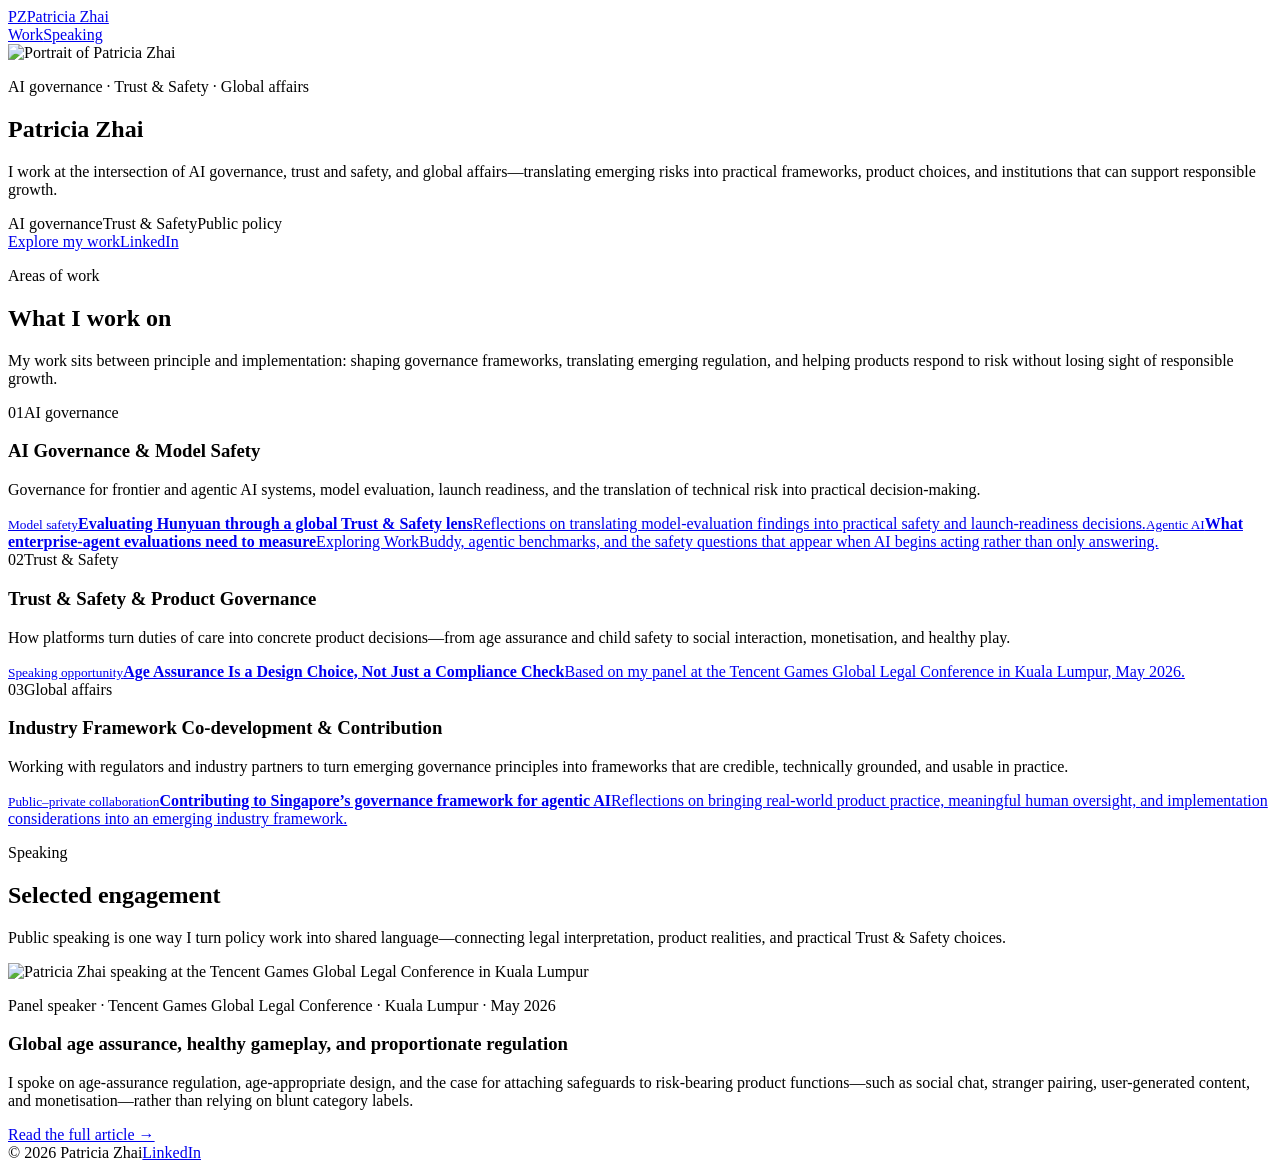
==== index.html @ afe45cf2 "Add professional website homepage" ====
<!doctype html><html lang="en"><head><meta charset="utf-8"><meta name="viewport" content="width=device-width,initial-scale=1"><meta name="description" content="Patricia Zhai works at the intersection of AI governance, trust and safety, and global affairs."><title>Patricia Zhai — AI Governance, Trust & Safety, Global Affairs</title><link rel="preconnect" href="https://fonts.googleapis.com"><link rel="preconnect" href="https://fonts.gstatic.com" crossorigin><link href="https://fonts.googleapis.com/css2?family=Inter:wght@400;500;600;700&family=Cormorant+Garamond:wght@500;600;700&display=swap" rel="stylesheet"><link rel="stylesheet" href="styles.css"></head><body><header class="site-header"><a class="brand" href="index.html"><span class="brand-mark">PZ</span><span class="brand-text">Patricia Zhai</span></a><nav><a href="#work">Work</a><a href="#speaking">Speaking</a></nav></header><main><section class="hero"><div class="portrait-frame"><img src="assets/profile.jpg" alt="Portrait of Patricia Zhai"></div><div class="hero-copy"><p class="eyebrow">AI governance · Trust & Safety · Global affairs</p><h1>Patricia Zhai</h1><p class="intro">I work at the intersection of AI governance, trust and safety, and global affairs—translating emerging risks into practical frameworks, product choices, and institutions that can support responsible growth.</p><div class="chips"><span>AI governance</span><span>Trust & Safety</span><span>Public policy</span></div><div class="actions"><a class="button primary" href="#work">Explore my work</a><a class="button" href="https://www.linkedin.com/in/yingying-zhai-735212192/" target="_blank" rel="noopener">LinkedIn</a></div></div></section><section class="section" id="work"><div class="section-head"><div><p class="eyebrow">Areas of work</p><h2>What I work on</h2></div><p>My work sits between principle and implementation: shaping governance frameworks, translating emerging regulation, and helping products respond to risk without losing sight of responsible growth.</p></div><div class="work-grid"><article class="card"><div class="topline"><span>01</span><span class="pill">AI governance</span></div><h3>AI Governance & Model Safety</h3><p>Governance for frontier and agentic AI systems, model evaluation, launch readiness, and the translation of technical risk into practical decision-making.</p><div class="links"><a href="https://www.linkedin.com/feed/update/urn:li:activity:7490690073794060288/?utm_source=share&utm_medium=member_desktop&rcm=ACoAAC082pkBhz5YtBE7-8DEypYcS6tlenxJE_0" target="_blank" rel="noopener"><small>Model safety</small><strong>Evaluating Hunyuan through a global Trust & Safety lens</strong><span>Reflections on translating model-evaluation findings into practical safety and launch-readiness decisions.</span></a><a href="https://www.linkedin.com/posts/yingying-zhai-735212192_agenticai-aievals-aisafety-share-7487468355034062848-gx5T/?utm_source=share&utm_medium=member_desktop&rcm=ACoAAC082pkBhz5YtBE7-8DEypYcS6tlenxJE_0" target="_blank" rel="noopener"><small>Agentic AI</small><strong>What enterprise-agent evaluations need to measure</strong><span>Exploring WorkBuddy, agentic benchmarks, and the safety questions that appear when AI begins acting rather than only answering.</span></a></div></article><article class="card accent"><div class="topline"><span>02</span><span class="pill">Trust & Safety</span></div><h3>Trust & Safety & Product Governance</h3><p>How platforms turn duties of care into concrete product decisions—from age assurance and child safety to social interaction, monetisation, and healthy play.</p><a class="feature" href="age-assurance.html"><small>Speaking opportunity</small><strong>Age Assurance Is a Design Choice, Not Just a Compliance Check</strong><span>Based on my panel at the Tencent Games Global Legal Conference in Kuala Lumpur, May 2026.</span></a></article><article class="card framework"><div class="topline"><span>03</span><span class="pill">Global affairs</span></div><div><h3>Industry Framework Co-development & Contribution</h3><p>Working with regulators and industry partners to turn emerging governance principles into frameworks that are credible, technically grounded, and usable in practice.</p></div><a class="feature" href="https://www.linkedin.com/posts/yingying-zhai-735212192_very-grateful-to-have-worked-with-imdas-ugcPost-7472564820370845698-bLOQ/?utm_source=share&utm_medium=member_desktop&rcm=ACoAAC082pkBhz5YtBE7-8DEypYcS6tlenxJE_0" target="_blank" rel="noopener"><small>Public–private collaboration</small><strong>Contributing to Singapore’s governance framework for agentic AI</strong><span>Reflections on bringing real-world product practice, meaningful human oversight, and implementation considerations into an emerging industry framework.</span></a></article></div></section><section class="section" id="speaking"><div class="section-head"><div><p class="eyebrow">Speaking</p><h2>Selected engagement</h2></div><p>Public speaking is one way I turn policy work into shared language—connecting legal interpretation, product realities, and practical Trust & Safety choices.</p></div><div class="speaking-card"><img src="assets/kl-panel.jpg" alt="Patricia Zhai speaking at the Tencent Games Global Legal Conference in Kuala Lumpur"><div><p class="meta">Panel speaker · Tencent Games Global Legal Conference · Kuala Lumpur · May 2026</p><h3>Global age assurance, healthy gameplay, and proportionate regulation</h3><p>I spoke on age-assurance regulation, age-appropriate design, and the case for attaching safeguards to risk-bearing product functions—such as social chat, stranger pairing, user-generated content, and monetisation—rather than relying on blunt category labels.</p><a href="age-assurance.html">Read the full article →</a></div></div></section></main><footer><span>© 2026 Patricia Zhai</span><a href="https://www.linkedin.com/in/yingying-zhai-735212192/" target="_blank" rel="noopener">LinkedIn</a></footer></body></html>
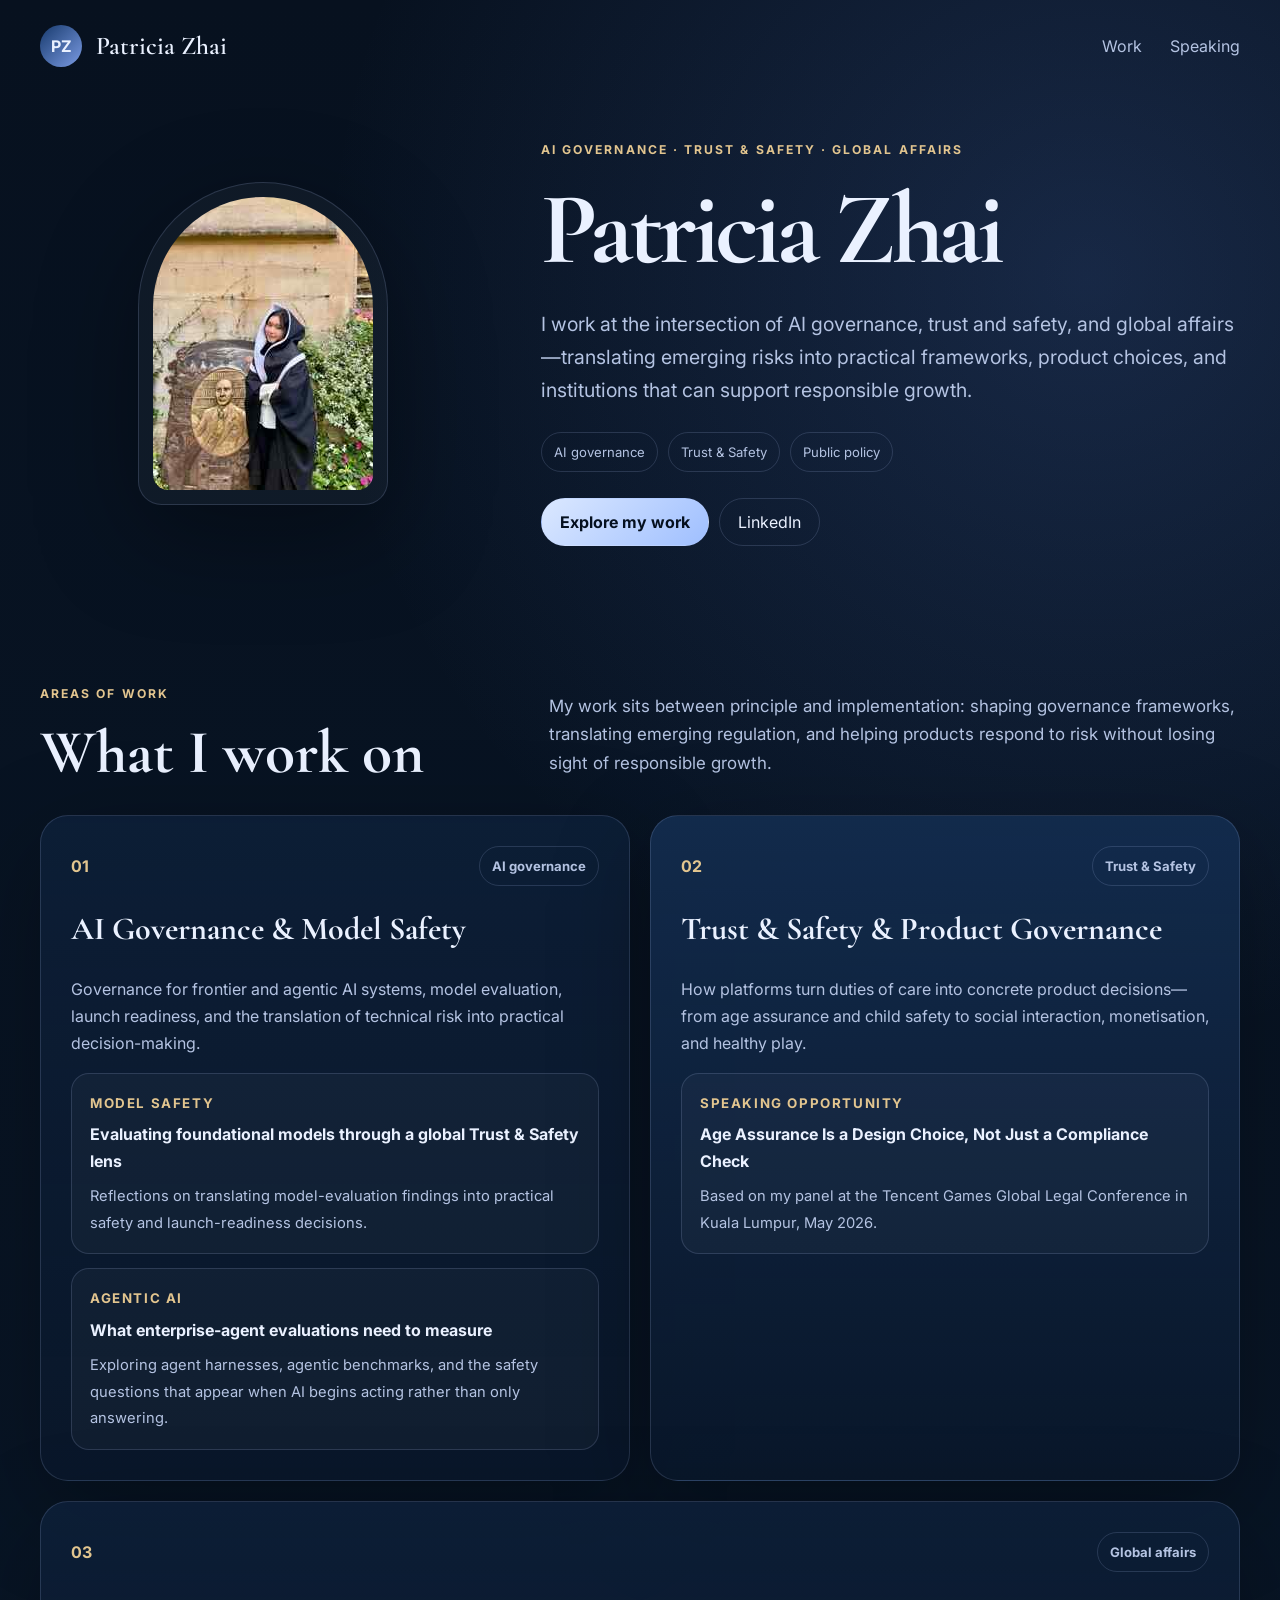
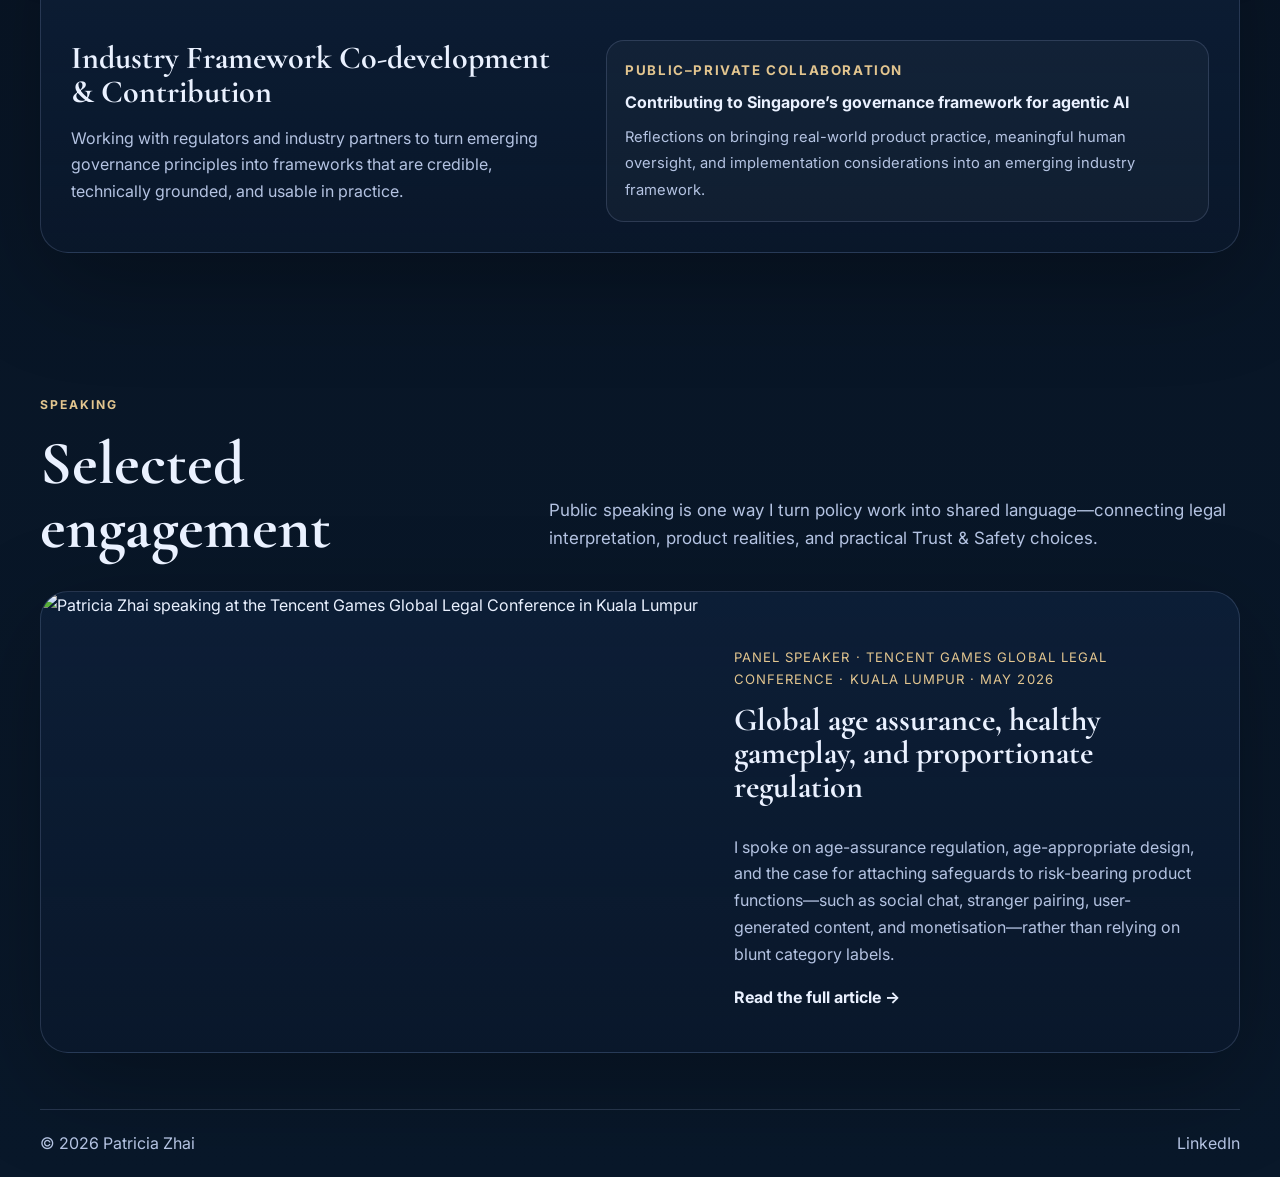
==== commit 99a82845: "Repair panel image and site copy" ====
--- a/index.html
+++ b/index.html
@@ -1 +1 @@
-<!doctype html><html lang="en"><head><meta charset="utf-8"><meta name="viewport" content="width=device-width,initial-scale=1"><meta name="description" content="Patricia Zhai works at the intersection of AI governance, trust and safety, and global affairs."><title>Patricia Zhai — AI Governance, Trust & Safety, Global Affairs</title><link rel="preconnect" href="https://fonts.googleapis.com"><link rel="preconnect" href="https://fonts.gstatic.com" crossorigin><link href="https://fonts.googleapis.com/css2?family=Inter:wght@400;500;600;700&family=Cormorant+Garamond:wght@500;600;700&display=swap" rel="stylesheet"><link rel="stylesheet" href="styles.css"></head><body><header class="site-header"><a class="brand" href="index.html"><span class="brand-mark">PZ</span><span class="brand-text">Patricia Zhai</span></a><nav><a href="#work">Work</a><a href="#speaking">Speaking</a></nav></header><main><section class="hero"><div class="portrait-frame"><img src="assets/profile.jpg" alt="Portrait of Patricia Zhai"></div><div class="hero-copy"><p class="eyebrow">AI governance · Trust & Safety · Global affairs</p><h1>Patricia Zhai</h1><p class="intro">I work at the intersection of AI governance, trust and safety, and global affairs—translating emerging risks into practical frameworks, product choices, and institutions that can support responsible growth.</p><div class="chips"><span>AI governance</span><span>Trust & Safety</span><span>Public policy</span></div><div class="actions"><a class="button primary" href="#work">Explore my work</a><a class="button" href="https://www.linkedin.com/in/yingying-zhai-735212192/" target="_blank" rel="noopener">LinkedIn</a></div></div></section><section class="section" id="work"><div class="section-head"><div><p class="eyebrow">Areas of work</p><h2>What I work on</h2></div><p>My work sits between principle and implementation: shaping governance frameworks, translating emerging regulation, and helping products respond to risk without losing sight of responsible growth.</p></div><div class="work-grid"><article class="card"><div class="topline"><span>01</span><span class="pill">AI governance</span></div><h3>AI Governance & Model Safety</h3><p>Governance for frontier and agentic AI systems, model evaluation, launch readiness, and the translation of technical risk into practical decision-making.</p><div class="links"><a href="https://www.linkedin.com/feed/update/urn:li:activity:7490690073794060288/?utm_source=share&utm_medium=member_desktop&rcm=ACoAAC082pkBhz5YtBE7-8DEypYcS6tlenxJE_0" target="_blank" rel="noopener"><small>Model safety</small><strong>Evaluating Hunyuan through a global Trust & Safety lens</strong><span>Reflections on translating model-evaluation findings into practical safety and launch-readiness decisions.</span></a><a href="https://www.linkedin.com/posts/yingying-zhai-735212192_agenticai-aievals-aisafety-share-7487468355034062848-gx5T/?utm_source=share&utm_medium=member_desktop&rcm=ACoAAC082pkBhz5YtBE7-8DEypYcS6tlenxJE_0" target="_blank" rel="noopener"><small>Agentic AI</small><strong>What enterprise-agent evaluations need to measure</strong><span>Exploring WorkBuddy, agentic benchmarks, and the safety questions that appear when AI begins acting rather than only answering.</span></a></div></article><article class="card accent"><div class="topline"><span>02</span><span class="pill">Trust & Safety</span></div><h3>Trust & Safety & Product Governance</h3><p>How platforms turn duties of care into concrete product decisions—from age assurance and child safety to social interaction, monetisation, and healthy play.</p><a class="feature" href="age-assurance.html"><small>Speaking opportunity</small><strong>Age Assurance Is a Design Choice, Not Just a Compliance Check</strong><span>Based on my panel at the Tencent Games Global Legal Conference in Kuala Lumpur, May 2026.</span></a></article><article class="card framework"><div class="topline"><span>03</span><span class="pill">Global affairs</span></div><div><h3>Industry Framework Co-development & Contribution</h3><p>Working with regulators and industry partners to turn emerging governance principles into frameworks that are credible, technically grounded, and usable in practice.</p></div><a class="feature" href="https://www.linkedin.com/posts/yingying-zhai-735212192_very-grateful-to-have-worked-with-imdas-ugcPost-7472564820370845698-bLOQ/?utm_source=share&utm_medium=member_desktop&rcm=ACoAAC082pkBhz5YtBE7-8DEypYcS6tlenxJE_0" target="_blank" rel="noopener"><small>Public–private collaboration</small><strong>Contributing to Singapore’s governance framework for agentic AI</strong><span>Reflections on bringing real-world product practice, meaningful human oversight, and implementation considerations into an emerging industry framework.</span></a></article></div></section><section class="section" id="speaking"><div class="section-head"><div><p class="eyebrow">Speaking</p><h2>Selected engagement</h2></div><p>Public speaking is one way I turn policy work into shared language—connecting legal interpretation, product realities, and practical Trust & Safety choices.</p></div><div class="speaking-card"><img src="assets/kl-panel.jpg" alt="Patricia Zhai speaking at the Tencent Games Global Legal Conference in Kuala Lumpur"><div><p class="meta">Panel speaker · Tencent Games Global Legal Conference · Kuala Lumpur · May 2026</p><h3>Global age assurance, healthy gameplay, and proportionate regulation</h3><p>I spoke on age-assurance regulation, age-appropriate design, and the case for attaching safeguards to risk-bearing product functions—such as social chat, stranger pairing, user-generated content, and monetisation—rather than relying on blunt category labels.</p><a href="age-assurance.html">Read the full article →</a></div></div></section></main><footer><span>© 2026 Patricia Zhai</span><a href="https://www.linkedin.com/in/yingying-zhai-735212192/" target="_blank" rel="noopener">LinkedIn</a></footer></body></html>+<!doctype html><html lang="en"><head><meta charset="utf-8"><meta name="viewport" content="width=device-width,initial-scale=1"><meta name="description" content="Patricia Zhai works at the intersection of AI governance, trust and safety, and global affairs."><title>Patricia Zhai — AI Governance, Trust & Safety, Global Affairs</title><link rel="preconnect" href="https://fonts.googleapis.com"><link rel="preconnect" href="https://fonts.gstatic.com" crossorigin><link href="https://fonts.googleapis.com/css2?family=Inter:wght@400;500;600;700&family=Cormorant+Garamond:wght@500;600;700&display=swap" rel="stylesheet"><link rel="stylesheet" href="styles.css"></head><body><header class="site-header"><a class="brand" href="index.html"><span class="brand-mark">PZ</span><span class="brand-text">Patricia Zhai</span></a><nav><a href="#work">Work</a><a href="#speaking">Speaking</a></nav></header><main><section class="hero"><div class="portrait-frame"><img src="assets/profile.jpg" alt="Portrait of Patricia Zhai"></div><div class="hero-copy"><p class="eyebrow">AI governance · Trust & Safety · Global affairs</p><h1>Patricia Zhai</h1><p class="intro">I work at the intersection of AI governance, trust and safety, and global affairs—translating emerging risks into practical frameworks, product choices, and institutions that can support responsible growth.</p><div class="chips"><span>AI governance</span><span>Trust & Safety</span><span>Public policy</span></div><div class="actions"><a class="button primary" href="#work">Explore my work</a><a class="button" href="https://www.linkedin.com/in/yingying-zhai-735212192/" target="_blank" rel="noopener">LinkedIn</a></div></div></section><section class="section" id="work"><div class="section-head"><div><p class="eyebrow">Areas of work</p><h2>What I work on</h2></div><p>My work sits between principle and implementation: shaping governance frameworks, translating emerging regulation, and helping products respond to risk without losing sight of responsible growth.</p></div><div class="work-grid"><article class="card"><div class="topline"><span>01</span><span class="pill">AI governance</span></div><h3>AI Governance & Model Safety</h3><p>Governance for frontier and agentic AI systems, model evaluation, launch readiness, and the translation of technical risk into practical decision-making.</p><div class="links"><a href="https://www.linkedin.com/feed/update/urn:li:activity:7490690073794060288/?utm_source=share&utm_medium=member_desktop&rcm=ACoAAC082pkBhz5YtBE7-8DEypYcS6tlenxJE_0" target="_blank" rel="noopener"><small>Model safety</small><strong>Evaluating foundational models through a global Trust & Safety lens</strong><span>Reflections on translating model-evaluation findings into practical safety and launch-readiness decisions.</span></a><a href="https://www.linkedin.com/posts/yingying-zhai-735212192_agenticai-aievals-aisafety-share-7487468355034062848-gx5T/?utm_source=share&utm_medium=member_desktop&rcm=ACoAAC082pkBhz5YtBE7-8DEypYcS6tlenxJE_0" target="_blank" rel="noopener"><small>Agentic AI</small><strong>What enterprise-agent evaluations need to measure</strong><span>Exploring agent harnesses, agentic benchmarks, and the safety questions that appear when AI begins acting rather than only answering.</span></a></div></article><article class="card accent"><div class="topline"><span>02</span><span class="pill">Trust & Safety</span></div><h3>Trust & Safety & Product Governance</h3><p>How platforms turn duties of care into concrete product decisions—from age assurance and child safety to social interaction, monetisation, and healthy play.</p><a class="feature" href="age-assurance.html"><small>Speaking opportunity</small><strong>Age Assurance Is a Design Choice, Not Just a Compliance Check</strong><span>Based on my panel at the Tencent Games Global Legal Conference in Kuala Lumpur, May 2026.</span></a></article><article class="card framework"><div class="topline"><span>03</span><span class="pill">Global affairs</span></div><div><h3>Industry Framework Co-development & Contribution</h3><p>Working with regulators and industry partners to turn emerging governance principles into frameworks that are credible, technically grounded, and usable in practice.</p></div><a class="feature" href="https://www.linkedin.com/posts/yingying-zhai-735212192_very-grateful-to-have-worked-with-imdas-ugcPost-7472564820370845698-bLOQ/?utm_source=share&utm_medium=member_desktop&rcm=ACoAAC082pkBhz5YtBE7-8DEypYcS6tlenxJE_0" target="_blank" rel="noopener"><small>Public–private collaboration</small><strong>Contributing to Singapore’s governance framework for agentic AI</strong><span>Reflections on bringing real-world product practice, meaningful human oversight, and implementation considerations into an emerging industry framework.</span></a></article></div></section><section class="section" id="speaking"><div class="section-head"><div><p class="eyebrow">Speaking</p><h2>Selected engagement</h2></div><p>Public speaking is one way I turn policy work into shared language—connecting legal interpretation, product realities, and practical Trust & Safety choices.</p></div><div class="speaking-card"><img src="assets/kl-panel.jpg" alt="Patricia Zhai speaking at the Tencent Games Global Legal Conference in Kuala Lumpur"><div><p class="meta">Panel speaker · Tencent Games Global Legal Conference · Kuala Lumpur · May 2026</p><h3>Global age assurance, healthy gameplay, and proportionate regulation</h3><p>I spoke on age-assurance regulation, age-appropriate design, and the case for attaching safeguards to risk-bearing product functions—such as social chat, stranger pairing, user-generated content, and monetisation—rather than relying on blunt category labels.</p><a href="age-assurance.html">Read the full article →</a></div></div></section></main><footer><span>© 2026 Patricia Zhai</span><a href="https://www.linkedin.com/in/yingying-zhai-735212192/" target="_blank" rel="noopener">LinkedIn</a></footer></body></html>
--- a/styles.css
+++ b/styles.css
@@ -0,0 +1,3 @@
+:root{--bg:#07111f;--panel:#0d1f38;--ink:#eaf1ff;--muted:#b4c3e2;--line:rgba(187,207,255,.16);--gold:#e2c58f;--max:1200px}*{box-sizing:border-box}html{scroll-behavior:smooth}body{margin:0;font-family:Inter,system-ui,sans-serif;line-height:1.68;color:var(--ink);background:radial-gradient(circle at 85% 10%,rgba(81,120,202,.22),transparent 28%),linear-gradient(180deg,#07111f,#09182a);overflow-x:hidden}a{color:inherit}.site-header,main,footer{width:min(var(--max),calc(100% - 48px));margin:auto}.site-header{min-height:92px;display:flex;align-items:center;justify-content:space-between}.brand{display:flex;gap:14px;align-items:center;text-decoration:none}.brand-mark{width:42px;height:42px;border-radius:50%;display:grid;place-items:center;background:linear-gradient(135deg,#173a6d,#7b9be3);font-weight:700}.brand-text,h1,h2,h3{font-family:'Cormorant Garamond',serif}.brand-text{font-size:1.6rem;font-weight:600}nav{display:flex;gap:28px}nav a{text-decoration:none;color:var(--muted)}.hero{display:grid;grid-template-columns:.78fr 1.22fr;gap:54px;align-items:center;padding:48px 0 96px}.portrait-frame{padding:14px;max-width:430px;margin:auto;border:1px solid var(--line);border-radius:180px 180px 34px 34px;background:rgba(255,255,255,.035);box-shadow:0 30px 100px rgba(0,0,0,.35)}.portrait-frame img{display:block;width:100%;border-radius:158px 158px 22px 22px}.eyebrow{margin:0 0 16px;text-transform:uppercase;letter-spacing:.17em;font-size:.76rem;font-weight:700;color:var(--gold)}h1,h2,h3{line-height:1.05;margin-top:0}.hero h1{font-size:clamp(4rem,8vw,7.2rem);letter-spacing:-.045em;margin-bottom:24px}.intro{max-width:760px;font-size:1.22rem;color:var(--muted)}.chips,.actions{display:flex;flex-wrap:wrap;gap:10px;margin-top:26px}.chips span,.pill{padding:8px 12px;border-radius:999px;border:1px solid var(--line);color:var(--muted);font-size:.82rem}.button{display:inline-flex;min-height:48px;padding:0 18px;align-items:center;border:1px solid var(--line);border-radius:999px;text-decoration:none}.primary{background:linear-gradient(135deg,#dbe8ff,#9fbfff);color:#05101f;font-weight:700}.section{padding:42px 0 100px}.section-head{display:grid;grid-template-columns:.8fr 1.2fr;gap:48px;align-items:end;margin-bottom:30px}.section-head h2{font-size:clamp(2.8rem,4.8vw,4.8rem);margin-bottom:0}.section-head>p{color:var(--muted);font-size:1.06rem;margin:0 0 8px}.work-grid{display:grid;grid-template-columns:1fr 1fr;gap:20px}.card,.speaking-card{border:1px solid var(--line);border-radius:28px;background:linear-gradient(180deg,rgba(13,31,56,.9),rgba(10,24,44,.72));box-shadow:0 30px 100px rgba(0,0,0,.28)}.card{padding:30px;display:flex;flex-direction:column}.accent{background:linear-gradient(180deg,rgba(19,44,78,.94),rgba(10,24,44,.74))}.topline{display:flex;justify-content:space-between;align-items:center;margin-bottom:26px;color:var(--gold);font-weight:700}.card h3,.speaking-card h3{font-size:2rem;margin-bottom:14px}.card p,.speaking-card p{color:var(--muted)}.links{display:flex;flex-direction:column;gap:14px;margin-top:auto}.links a,.feature{display:block;text-decoration:none;border:1px solid var(--line);background:rgba(255,255,255,.03);padding:18px;border-radius:18px;transition:.2s ease}.links a:hover,.feature:hover{transform:translateY(-1px);background:rgba(255,255,255,.065)}small{display:block;text-transform:uppercase;letter-spacing:.12em;color:var(--gold);font-weight:700;margin-bottom:7px}.links strong,.feature strong{display:block;margin-bottom:7px}.links span,.feature span{color:var(--muted);font-size:.92rem}.framework{grid-column:1/-1;display:grid;grid-template-columns:.9fr 1.1fr;gap:42px;align-items:center}.framework .topline{grid-column:1/-1}.speaking-card{display:grid;grid-template-columns:1.1fr .9fr;overflow:hidden}.speaking-card img{width:100%;height:100%;min-height:460px;object-fit:cover}.speaking-card>div{padding:34px;display:flex;flex-direction:column;justify-content:center}.meta{color:var(--gold)!important;text-transform:uppercase;letter-spacing:.08em;font-size:.82rem}.speaking-card a{font-weight:700;text-decoration:none}footer{min-height:96px;border-top:1px solid var(--line);display:flex;align-items:center;justify-content:space-between;color:var(--muted)}footer a{text-decoration:none}.article-shell{max-width:980px}.article{padding:20px 0 100px}.article-header{padding:40px 0 10px}.article-header h1{font-size:clamp(3rem,6vw,5.6rem);letter-spacing:-.04em;margin-bottom:18px}.article-subtitle{color:var(--muted);font-size:1.18rem}.article-figure{margin:32px 0 42px}.article-figure img{width:100%;border-radius:26px;border:1px solid var(--line)}figcaption{color:var(--muted);font-size:.86rem}.article-body{max-width:760px;margin:auto;padding:34px;border:1px solid var(--line);border-radius:28px;background:linear-gradient(180deg,rgba(13,31,56,.88),rgba(10,24,44,.72))}.article-body h2{font-size:2.3rem;margin-top:50px}.article-body p{color:#d6e1f8}.pullquote{font-family:'Cormorant Garamond',serif;font-size:1.9rem;line-height:1.28;color:#fff!important;margin:34px 0!important}@media(max-width:900px){nav{display:none}.hero,.section-head,.work-grid,.framework,.speaking-card{grid-template-columns:1fr}.hero{padding-top:20px}.portrait-frame{max-width:360px}.framework{grid-column:auto}.speaking-card img{min-height:320px}}@media(max-width:560px){.site-header,main,footer{width:calc(100% - 26px)}.hero h1{font-size:3.7rem}.intro{font-size:1.05rem}.section{padding-bottom:72px}.card,.article-body{padding:24px}footer{flex-direction:column;justify-content:center;align-items:flex-start;gap:8px}}
+/* compact footer repair */
+#speaking.section{padding-bottom:56px} footer{min-height:68px} .article{padding-bottom:64px} .article-figure img{display:block} @media(max-width:560px){footer{min-height:72px}}
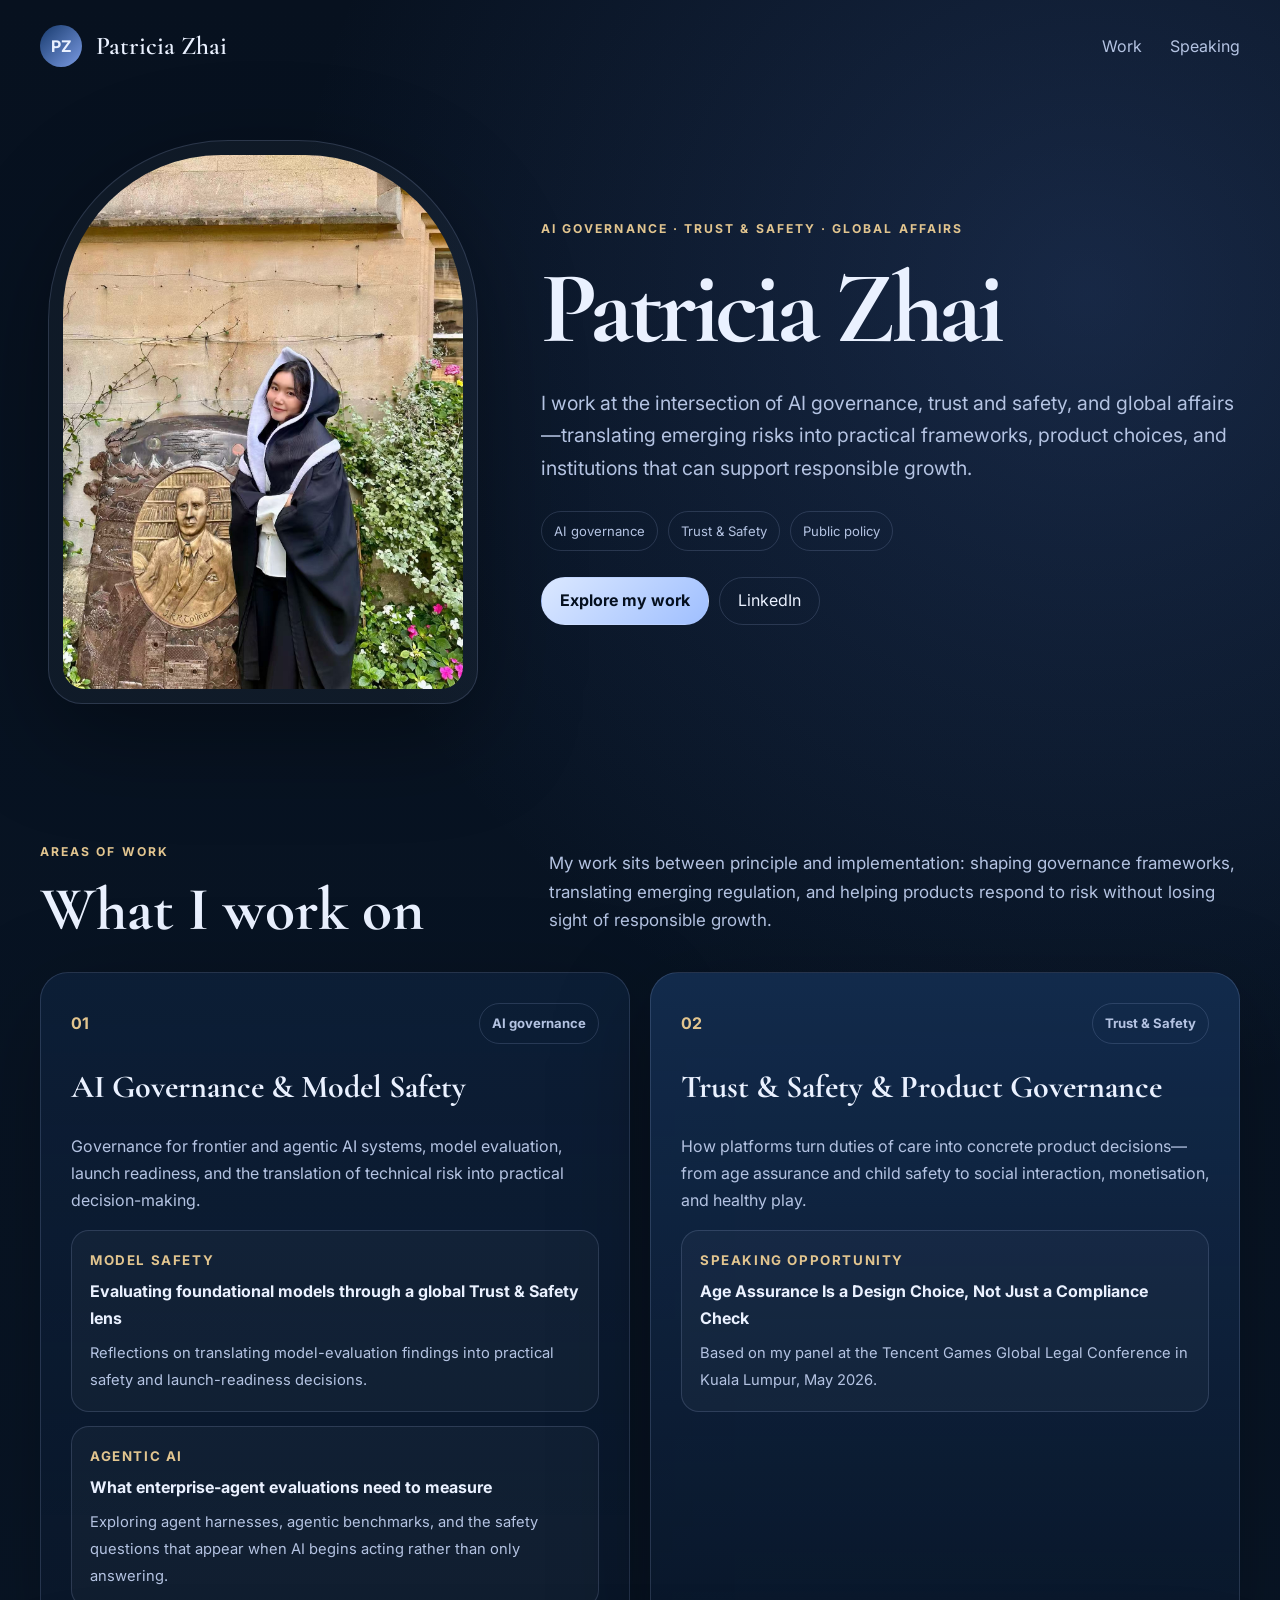
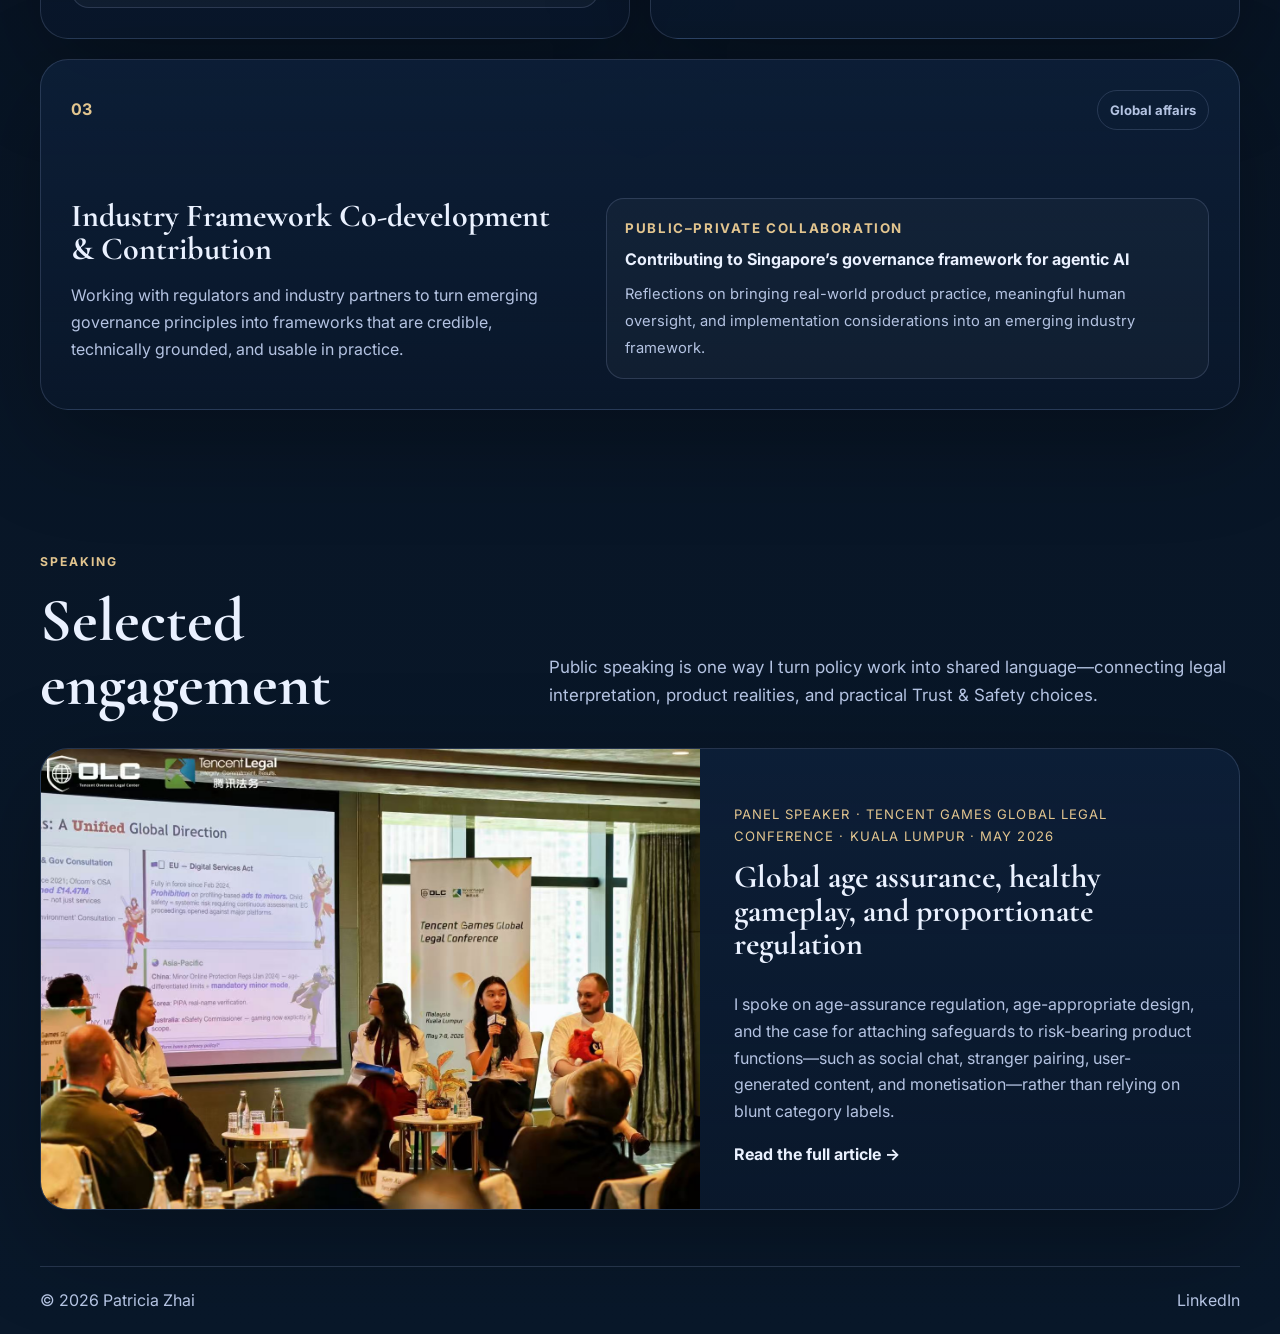
==== commit c31d936c: "Update site to use v2 photos" ====
--- a/index.html
+++ b/index.html
@@ -1 +1 @@
-<!doctype html><html lang="en"><head><meta charset="utf-8"><meta name="viewport" content="width=device-width,initial-scale=1"><meta name="description" content="Patricia Zhai works at the intersection of AI governance, trust and safety, and global affairs."><title>Patricia Zhai — AI Governance, Trust & Safety, Global Affairs</title><link rel="preconnect" href="https://fonts.googleapis.com"><link rel="preconnect" href="https://fonts.gstatic.com" crossorigin><link href="https://fonts.googleapis.com/css2?family=Inter:wght@400;500;600;700&family=Cormorant+Garamond:wght@500;600;700&display=swap" rel="stylesheet"><link rel="stylesheet" href="styles.css"></head><body><header class="site-header"><a class="brand" href="index.html"><span class="brand-mark">PZ</span><span class="brand-text">Patricia Zhai</span></a><nav><a href="#work">Work</a><a href="#speaking">Speaking</a></nav></header><main><section class="hero"><div class="portrait-frame"><img src="assets/profile.jpg" alt="Portrait of Patricia Zhai"></div><div class="hero-copy"><p class="eyebrow">AI governance · Trust & Safety · Global affairs</p><h1>Patricia Zhai</h1><p class="intro">I work at the intersection of AI governance, trust and safety, and global affairs—translating emerging risks into practical frameworks, product choices, and institutions that can support responsible growth.</p><div class="chips"><span>AI governance</span><span>Trust & Safety</span><span>Public policy</span></div><div class="actions"><a class="button primary" href="#work">Explore my work</a><a class="button" href="https://www.linkedin.com/in/yingying-zhai-735212192/" target="_blank" rel="noopener">LinkedIn</a></div></div></section><section class="section" id="work"><div class="section-head"><div><p class="eyebrow">Areas of work</p><h2>What I work on</h2></div><p>My work sits between principle and implementation: shaping governance frameworks, translating emerging regulation, and helping products respond to risk without losing sight of responsible growth.</p></div><div class="work-grid"><article class="card"><div class="topline"><span>01</span><span class="pill">AI governance</span></div><h3>AI Governance & Model Safety</h3><p>Governance for frontier and agentic AI systems, model evaluation, launch readiness, and the translation of technical risk into practical decision-making.</p><div class="links"><a href="https://www.linkedin.com/feed/update/urn:li:activity:7490690073794060288/?utm_source=share&utm_medium=member_desktop&rcm=ACoAAC082pkBhz5YtBE7-8DEypYcS6tlenxJE_0" target="_blank" rel="noopener"><small>Model safety</small><strong>Evaluating foundational models through a global Trust & Safety lens</strong><span>Reflections on translating model-evaluation findings into practical safety and launch-readiness decisions.</span></a><a href="https://www.linkedin.com/posts/yingying-zhai-735212192_agenticai-aievals-aisafety-share-7487468355034062848-gx5T/?utm_source=share&utm_medium=member_desktop&rcm=ACoAAC082pkBhz5YtBE7-8DEypYcS6tlenxJE_0" target="_blank" rel="noopener"><small>Agentic AI</small><strong>What enterprise-agent evaluations need to measure</strong><span>Exploring agent harnesses, agentic benchmarks, and the safety questions that appear when AI begins acting rather than only answering.</span></a></div></article><article class="card accent"><div class="topline"><span>02</span><span class="pill">Trust & Safety</span></div><h3>Trust & Safety & Product Governance</h3><p>How platforms turn duties of care into concrete product decisions—from age assurance and child safety to social interaction, monetisation, and healthy play.</p><a class="feature" href="age-assurance.html"><small>Speaking opportunity</small><strong>Age Assurance Is a Design Choice, Not Just a Compliance Check</strong><span>Based on my panel at the Tencent Games Global Legal Conference in Kuala Lumpur, May 2026.</span></a></article><article class="card framework"><div class="topline"><span>03</span><span class="pill">Global affairs</span></div><div><h3>Industry Framework Co-development & Contribution</h3><p>Working with regulators and industry partners to turn emerging governance principles into frameworks that are credible, technically grounded, and usable in practice.</p></div><a class="feature" href="https://www.linkedin.com/posts/yingying-zhai-735212192_very-grateful-to-have-worked-with-imdas-ugcPost-7472564820370845698-bLOQ/?utm_source=share&utm_medium=member_desktop&rcm=ACoAAC082pkBhz5YtBE7-8DEypYcS6tlenxJE_0" target="_blank" rel="noopener"><small>Public–private collaboration</small><strong>Contributing to Singapore’s governance framework for agentic AI</strong><span>Reflections on bringing real-world product practice, meaningful human oversight, and implementation considerations into an emerging industry framework.</span></a></article></div></section><section class="section" id="speaking"><div class="section-head"><div><p class="eyebrow">Speaking</p><h2>Selected engagement</h2></div><p>Public speaking is one way I turn policy work into shared language—connecting legal interpretation, product realities, and practical Trust & Safety choices.</p></div><div class="speaking-card"><img src="assets/kl-panel.jpg" alt="Patricia Zhai speaking at the Tencent Games Global Legal Conference in Kuala Lumpur"><div><p class="meta">Panel speaker · Tencent Games Global Legal Conference · Kuala Lumpur · May 2026</p><h3>Global age assurance, healthy gameplay, and proportionate regulation</h3><p>I spoke on age-assurance regulation, age-appropriate design, and the case for attaching safeguards to risk-bearing product functions—such as social chat, stranger pairing, user-generated content, and monetisation—rather than relying on blunt category labels.</p><a href="age-assurance.html">Read the full article →</a></div></div></section></main><footer><span>© 2026 Patricia Zhai</span><a href="https://www.linkedin.com/in/yingying-zhai-735212192/" target="_blank" rel="noopener">LinkedIn</a></footer></body></html>+<!doctype html><html lang="en"><head><meta charset="utf-8"><meta name="viewport" content="width=device-width,initial-scale=1"><meta name="description" content="Patricia Zhai works at the intersection of AI governance, trust and safety, and global affairs."><title>Patricia Zhai — AI Governance, Trust & Safety, Global Affairs</title><link rel="preconnect" href="https://fonts.googleapis.com"><link rel="preconnect" href="https://fonts.gstatic.com" crossorigin><link href="https://fonts.googleapis.com/css2?family=Inter:wght@400;500;600;700&family=Cormorant+Garamond:wght@500;600;700&display=swap" rel="stylesheet"><link rel="stylesheet" href="styles.css"></head><body><header class="site-header"><a class="brand" href="index.html"><span class="brand-mark">PZ</span><span class="brand-text">Patricia Zhai</span></a><nav><a href="#work">Work</a><a href="#speaking">Speaking</a></nav></header><main><section class="hero"><div class="portrait-frame"><img src="assets/profile-v2.jpg" alt="Portrait of Patricia Zhai"></div><div class="hero-copy"><p class="eyebrow">AI governance · Trust & Safety · Global affairs</p><h1>Patricia Zhai</h1><p class="intro">I work at the intersection of AI governance, trust and safety, and global affairs—translating emerging risks into practical frameworks, product choices, and institutions that can support responsible growth.</p><div class="chips"><span>AI governance</span><span>Trust & Safety</span><span>Public policy</span></div><div class="actions"><a class="button primary" href="#work">Explore my work</a><a class="button" href="https://www.linkedin.com/in/yingying-zhai-735212192/" target="_blank" rel="noopener">LinkedIn</a></div></div></section><section class="section" id="work"><div class="section-head"><div><p class="eyebrow">Areas of work</p><h2>What I work on</h2></div><p>My work sits between principle and implementation: shaping governance frameworks, translating emerging regulation, and helping products respond to risk without losing sight of responsible growth.</p></div><div class="work-grid"><article class="card"><div class="topline"><span>01</span><span class="pill">AI governance</span></div><h3>AI Governance & Model Safety</h3><p>Governance for frontier and agentic AI systems, model evaluation, launch readiness, and the translation of technical risk into practical decision-making.</p><div class="links"><a href="https://www.linkedin.com/feed/update/urn:li:activity:7490690073794060288/?utm_source=share&utm_medium=member_desktop&rcm=ACoAAC082pkBhz5YtBE7-8DEypYcS6tlenxJE_0" target="_blank" rel="noopener"><small>Model safety</small><strong>Evaluating foundational models through a global Trust & Safety lens</strong><span>Reflections on translating model-evaluation findings into practical safety and launch-readiness decisions.</span></a><a href="https://www.linkedin.com/posts/yingying-zhai-735212192_agenticai-aievals-aisafety-share-7487468355034062848-gx5T/?utm_source=share&utm_medium=member_desktop&rcm=ACoAAC082pkBhz5YtBE7-8DEypYcS6tlenxJE_0" target="_blank" rel="noopener"><small>Agentic AI</small><strong>What enterprise-agent evaluations need to measure</strong><span>Exploring agent harnesses, agentic benchmarks, and the safety questions that appear when AI begins acting rather than only answering.</span></a></div></article><article class="card accent"><div class="topline"><span>02</span><span class="pill">Trust & Safety</span></div><h3>Trust & Safety & Product Governance</h3><p>How platforms turn duties of care into concrete product decisions—from age assurance and child safety to social interaction, monetisation, and healthy play.</p><a class="feature" href="age-assurance.html"><small>Speaking opportunity</small><strong>Age Assurance Is a Design Choice, Not Just a Compliance Check</strong><span>Based on my panel at the Tencent Games Global Legal Conference in Kuala Lumpur, May 2026.</span></a></article><article class="card framework"><div class="topline"><span>03</span><span class="pill">Global affairs</span></div><div><h3>Industry Framework Co-development & Contribution</h3><p>Working with regulators and industry partners to turn emerging governance principles into frameworks that are credible, technically grounded, and usable in practice.</p></div><a class="feature" href="https://www.linkedin.com/posts/yingying-zhai-735212192_very-grateful-to-have-worked-with-imdas-ugcPost-7472564820370845698-bLOQ/?utm_source=share&utm_medium=member_desktop&rcm=ACoAAC082pkBhz5YtBE7-8DEypYcS6tlenxJE_0" target="_blank" rel="noopener"><small>Public–private collaboration</small><strong>Contributing to Singapore’s governance framework for agentic AI</strong><span>Reflections on bringing real-world product practice, meaningful human oversight, and implementation considerations into an emerging industry framework.</span></a></article></div></section><section class="section" id="speaking"><div class="section-head"><div><p class="eyebrow">Speaking</p><h2>Selected engagement</h2></div><p>Public speaking is one way I turn policy work into shared language—connecting legal interpretation, product realities, and practical Trust & Safety choices.</p></div><div class="speaking-card"><img src="assets/kl-panel-v2.jpg" alt="Patricia Zhai speaking at the Tencent Games Global Legal Conference in Kuala Lumpur"><div><p class="meta">Panel speaker · Tencent Games Global Legal Conference · Kuala Lumpur · May 2026</p><h3>Global age assurance, healthy gameplay, and proportionate regulation</h3><p>I spoke on age-assurance regulation, age-appropriate design, and the case for attaching safeguards to risk-bearing product functions—such as social chat, stranger pairing, user-generated content, and monetisation—rather than relying on blunt category labels.</p><a href="age-assurance.html">Read the full article →</a></div></div></section></main><footer><span>© 2026 Patricia Zhai</span><a href="https://www.linkedin.com/in/yingying-zhai-735212192/" target="_blank" rel="noopener">LinkedIn</a></footer></body></html>
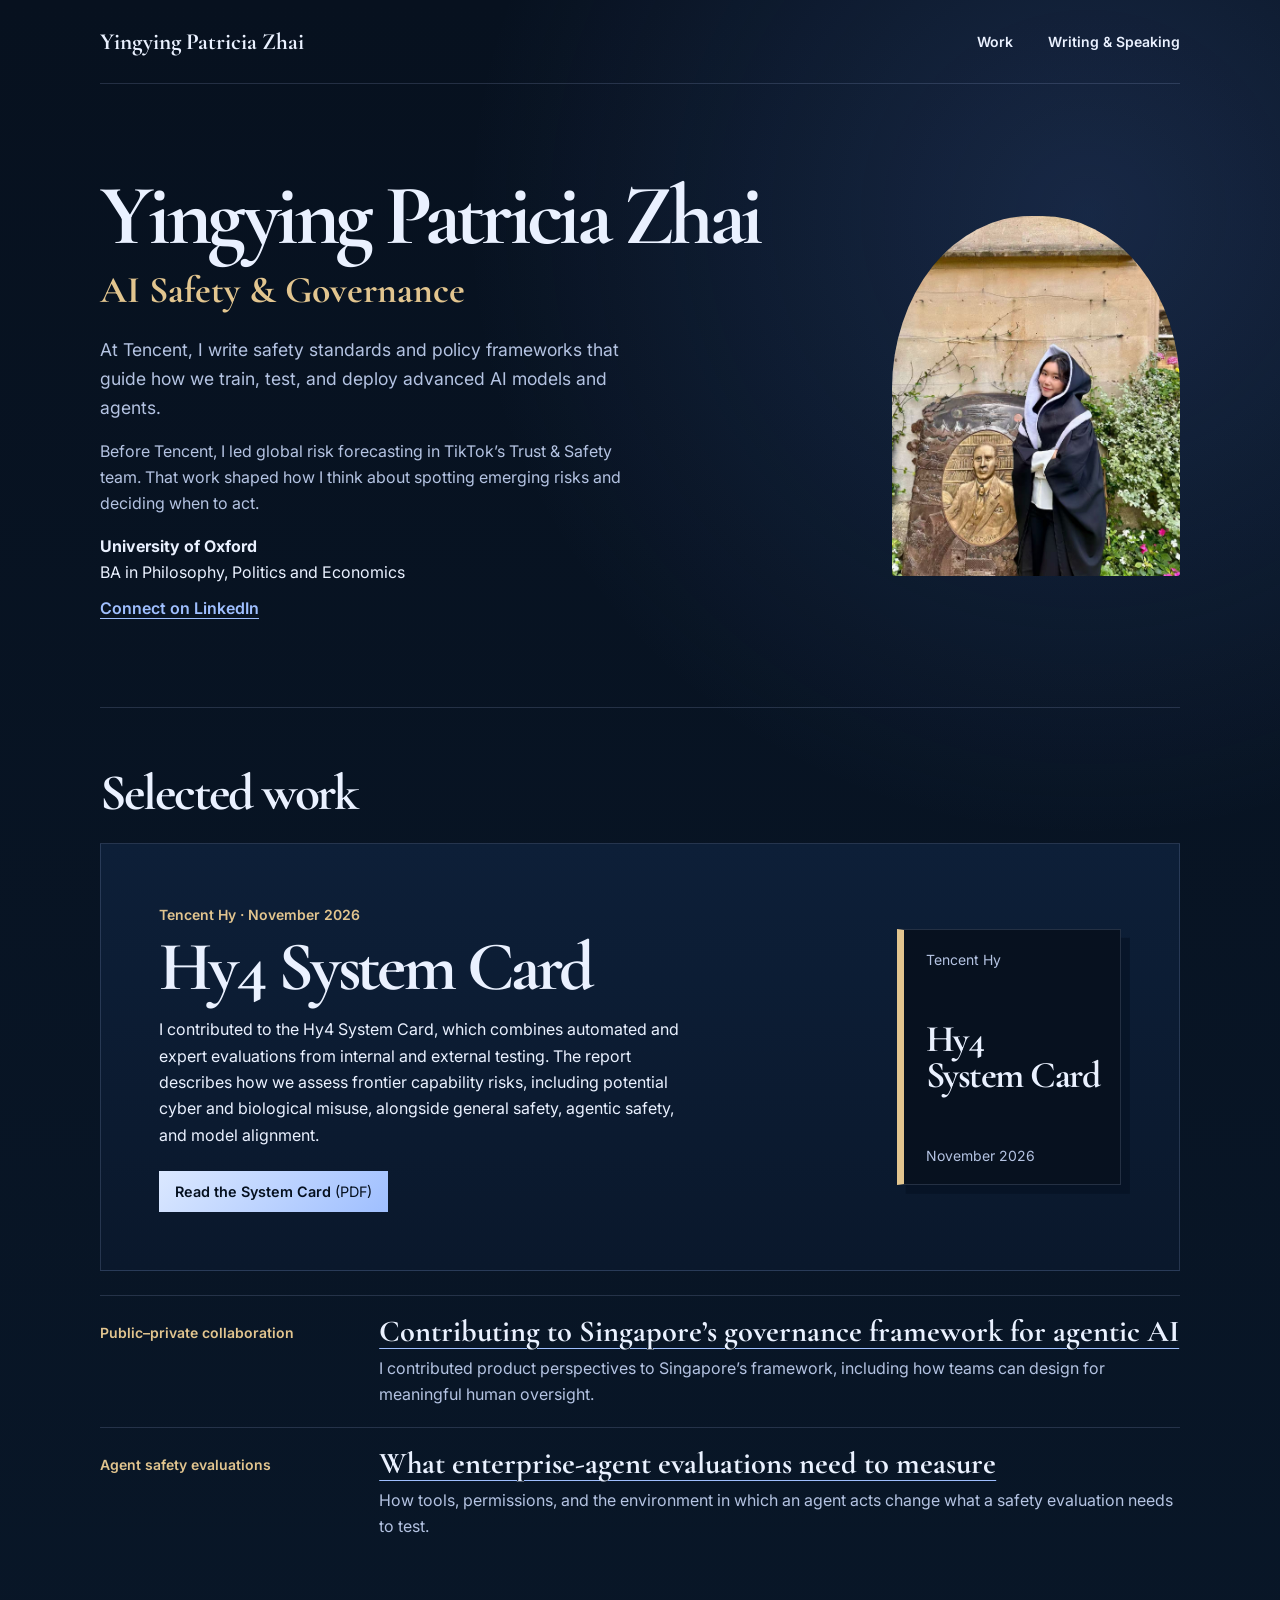
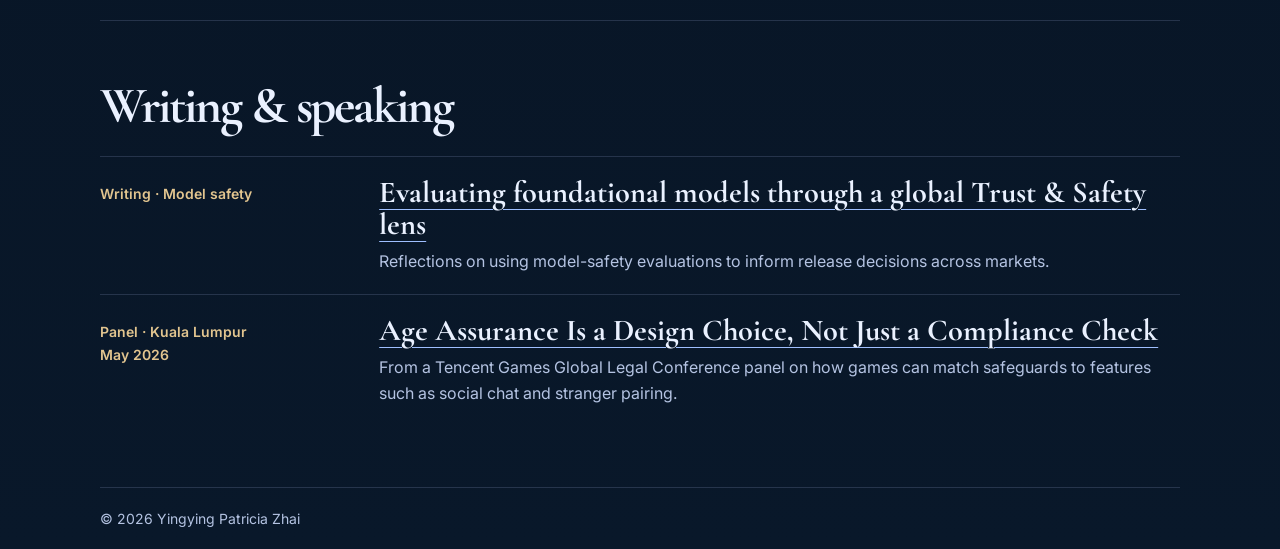
==== commit e3b473ca: "Refresh AI safety and governance portfolio" ====
--- a/index.html
+++ b/index.html
@@ -1 +1,96 @@
-<!doctype html><html lang="en"><head><meta charset="utf-8"><meta name="viewport" content="width=device-width,initial-scale=1"><meta name="description" content="Patricia Zhai works at the intersection of AI governance, trust and safety, and global affairs."><title>Patricia Zhai — AI Governance, Trust & Safety, Global Affairs</title><link rel="preconnect" href="https://fonts.googleapis.com"><link rel="preconnect" href="https://fonts.gstatic.com" crossorigin><link href="https://fonts.googleapis.com/css2?family=Inter:wght@400;500;600;700&family=Cormorant+Garamond:wght@500;600;700&display=swap" rel="stylesheet"><link rel="stylesheet" href="styles.css"></head><body><header class="site-header"><a class="brand" href="index.html"><span class="brand-mark">PZ</span><span class="brand-text">Patricia Zhai</span></a><nav><a href="#work">Work</a><a href="#speaking">Speaking</a></nav></header><main><section class="hero"><div class="portrait-frame"><img src="assets/profile-v2.jpg" alt="Portrait of Patricia Zhai"></div><div class="hero-copy"><p class="eyebrow">AI governance · Trust & Safety · Global affairs</p><h1>Patricia Zhai</h1><p class="intro">I work at the intersection of AI governance, trust and safety, and global affairs—translating emerging risks into practical frameworks, product choices, and institutions that can support responsible growth.</p><div class="chips"><span>AI governance</span><span>Trust & Safety</span><span>Public policy</span></div><div class="actions"><a class="button primary" href="#work">Explore my work</a><a class="button" href="https://www.linkedin.com/in/yingying-zhai-735212192/" target="_blank" rel="noopener">LinkedIn</a></div></div></section><section class="section" id="work"><div class="section-head"><div><p class="eyebrow">Areas of work</p><h2>What I work on</h2></div><p>My work sits between principle and implementation: shaping governance frameworks, translating emerging regulation, and helping products respond to risk without losing sight of responsible growth.</p></div><div class="work-grid"><article class="card"><div class="topline"><span>01</span><span class="pill">AI governance</span></div><h3>AI Governance & Model Safety</h3><p>Governance for frontier and agentic AI systems, model evaluation, launch readiness, and the translation of technical risk into practical decision-making.</p><div class="links"><a href="https://www.linkedin.com/feed/update/urn:li:activity:7490690073794060288/?utm_source=share&utm_medium=member_desktop&rcm=ACoAAC082pkBhz5YtBE7-8DEypYcS6tlenxJE_0" target="_blank" rel="noopener"><small>Model safety</small><strong>Evaluating foundational models through a global Trust & Safety lens</strong><span>Reflections on translating model-evaluation findings into practical safety and launch-readiness decisions.</span></a><a href="https://www.linkedin.com/posts/yingying-zhai-735212192_agenticai-aievals-aisafety-share-7487468355034062848-gx5T/?utm_source=share&utm_medium=member_desktop&rcm=ACoAAC082pkBhz5YtBE7-8DEypYcS6tlenxJE_0" target="_blank" rel="noopener"><small>Agentic AI</small><strong>What enterprise-agent evaluations need to measure</strong><span>Exploring agent harnesses, agentic benchmarks, and the safety questions that appear when AI begins acting rather than only answering.</span></a></div></article><article class="card accent"><div class="topline"><span>02</span><span class="pill">Trust & Safety</span></div><h3>Trust & Safety & Product Governance</h3><p>How platforms turn duties of care into concrete product decisions—from age assurance and child safety to social interaction, monetisation, and healthy play.</p><a class="feature" href="age-assurance.html"><small>Speaking opportunity</small><strong>Age Assurance Is a Design Choice, Not Just a Compliance Check</strong><span>Based on my panel at the Tencent Games Global Legal Conference in Kuala Lumpur, May 2026.</span></a></article><article class="card framework"><div class="topline"><span>03</span><span class="pill">Global affairs</span></div><div><h3>Industry Framework Co-development & Contribution</h3><p>Working with regulators and industry partners to turn emerging governance principles into frameworks that are credible, technically grounded, and usable in practice.</p></div><a class="feature" href="https://www.linkedin.com/posts/yingying-zhai-735212192_very-grateful-to-have-worked-with-imdas-ugcPost-7472564820370845698-bLOQ/?utm_source=share&utm_medium=member_desktop&rcm=ACoAAC082pkBhz5YtBE7-8DEypYcS6tlenxJE_0" target="_blank" rel="noopener"><small>Public–private collaboration</small><strong>Contributing to Singapore’s governance framework for agentic AI</strong><span>Reflections on bringing real-world product practice, meaningful human oversight, and implementation considerations into an emerging industry framework.</span></a></article></div></section><section class="section" id="speaking"><div class="section-head"><div><p class="eyebrow">Speaking</p><h2>Selected engagement</h2></div><p>Public speaking is one way I turn policy work into shared language—connecting legal interpretation, product realities, and practical Trust & Safety choices.</p></div><div class="speaking-card"><img src="assets/kl-panel-v2.jpg" alt="Patricia Zhai speaking at the Tencent Games Global Legal Conference in Kuala Lumpur"><div><p class="meta">Panel speaker · Tencent Games Global Legal Conference · Kuala Lumpur · May 2026</p><h3>Global age assurance, healthy gameplay, and proportionate regulation</h3><p>I spoke on age-assurance regulation, age-appropriate design, and the case for attaching safeguards to risk-bearing product functions—such as social chat, stranger pairing, user-generated content, and monetisation—rather than relying on blunt category labels.</p><a href="age-assurance.html">Read the full article →</a></div></div></section></main><footer><span>© 2026 Patricia Zhai</span><a href="https://www.linkedin.com/in/yingying-zhai-735212192/" target="_blank" rel="noopener">LinkedIn</a></footer></body></html>+<!doctype html>
+<html lang="en">
+<head>
+  <meta charset="utf-8">
+  <meta name="viewport" content="width=device-width, initial-scale=1">
+  <meta name="description" content="Yingying Patricia Zhai works on AI safety and governance at Tencent. Explore selected work on model evaluation, agentic AI, and human oversight.">
+  <title>Yingying Patricia Zhai · AI Safety &amp; Governance</title>
+  <link rel="preconnect" href="https://fonts.googleapis.com">
+  <link rel="preconnect" href="https://fonts.gstatic.com" crossorigin>
+  <link href="https://fonts.googleapis.com/css2?family=Inter:wght@400;500;600;700&amp;family=Cormorant+Garamond:wght@500;600;700&amp;display=swap" rel="stylesheet">
+  <link rel="stylesheet" href="home.css">
+</head>
+<body>
+  <a class="skip-link" href="#main">Skip to content</a>
+  <header class="site-header wrap">
+    <a class="brand" href="index.html">Yingying Patricia Zhai</a>
+    <nav aria-label="Main navigation">
+      <a href="#work">Work</a>
+      <a href="#speaking">Writing &amp; Speaking</a>
+    </nav>
+  </header>
+  <main id="main" class="wrap">
+    <section class="hero" id="about" aria-labelledby="page-title">
+      <div class="hero-copy">
+        <h1 id="page-title">Yingying Patricia Zhai</h1>
+        <p class="hero-topic">AI Safety &amp; Governance</p>
+        <p class="intro">At Tencent, I write safety standards and policy frameworks that guide how we train, test, and deploy advanced AI models and agents.</p>
+        <p class="background">Before Tencent, I led global risk forecasting in TikTok’s Trust &amp; Safety team. That work shaped how I think about spotting emerging risks and deciding when to act.</p>
+        <p class="education"><strong>University of Oxford</strong><br>BA in Philosophy, Politics and Economics</p>
+        <a class="text-link" href="https://www.linkedin.com/in/yingying-zhai-735212192/">Connect on LinkedIn</a>
+      </div>
+      <img class="portrait" src="assets/profile-v2.jpg" alt="Portrait of Yingying Patricia Zhai" fetchpriority="high">
+    </section>
+
+    <section class="section" id="work" aria-labelledby="work-title">
+      <h2 id="work-title">Selected work</h2>
+      <article class="featured">
+        <div class="featured-copy">
+          <p class="meta">Tencent Hy · November 2026</p>
+          <h3>Hy4 System Card</h3>
+          <p>I contributed to the Hy4 System Card, which combines automated and expert evaluations from internal and external testing. The report describes how we assess frontier capability risks, including potential cyber and biological misuse, alongside general safety, agentic safety, and model alignment.</p>
+          <div class="project-links">
+            <a class="button" href="https://hy.tencent.ai/Hy4_system_card.pdf">Read the System Card <span>(PDF)</span></a>
+            <!-- Add an official blog link here once Tencent publishes the companion post. -->
+          </div>
+        </div>
+        <a class="document-link" href="https://hy.tencent.ai/Hy4_system_card.pdf" aria-label="Open the Hy4 System Card PDF">
+          <span class="document" aria-hidden="true">
+            <span class="document-publisher">Tencent Hy</span>
+            <span class="document-title">Hy4<br>System Card</span>
+            <span class="document-date">November 2026</span>
+          </span>
+        </a>
+      </article>
+      <div class="entries governance">
+        <article class="entry">
+          <p class="meta">Public–private collaboration</p>
+          <div>
+            <h3><a href="https://www.linkedin.com/posts/yingying-zhai-735212192_very-grateful-to-have-worked-with-imdas-ugcPost-7472564820370845698-bLOQ/">Contributing to Singapore’s governance framework for agentic AI</a></h3>
+            <p>I contributed product perspectives to Singapore’s framework, including how teams can design for meaningful human oversight.</p>
+          </div>
+        </article>
+        <article class="entry">
+          <p class="meta">Agent safety evaluations</p>
+          <div>
+            <h3><a href="https://www.linkedin.com/posts/yingying-zhai-735212192_agenticai-aievals-aisafety-share-7487468355034062848-gx5T/">What enterprise-agent evaluations need to measure</a></h3>
+            <p>How tools, permissions, and the environment in which an agent acts change what a safety evaluation needs to test.</p>
+          </div>
+        </article>
+      </div>
+    </section>
+
+    <section class="section" id="speaking" aria-labelledby="speaking-title">
+      <h2 id="speaking-title">Writing &amp; speaking</h2>
+      <div class="entries">
+        <article class="entry">
+          <p class="meta">Writing · Model safety</p>
+          <div>
+            <h3><a href="https://www.linkedin.com/feed/update/urn:li:activity:7490690073794060288/">Evaluating foundational models through a global Trust &amp; Safety lens</a></h3>
+            <p>Reflections on using model-safety evaluations to inform release decisions across markets.</p>
+          </div>
+        </article>
+        <article class="entry">
+          <p class="meta">Panel · Kuala Lumpur<br>May 2026</p>
+          <div>
+            <h3><a href="age-assurance.html">Age Assurance Is a Design Choice, Not Just a Compliance Check</a></h3>
+            <p>From a Tencent Games Global Legal Conference panel on how games can match safeguards to features such as social chat and stranger pairing.</p>
+          </div>
+        </article>
+      </div>
+    </section>
+
+  </main>
+  <footer class="wrap">© 2026 Yingying Patricia Zhai</footer>
+</body>
+</html>
--- a/home.css
+++ b/home.css
@@ -0,0 +1,77 @@
+:root {
+  color-scheme: dark;
+  --background: #07111f;
+  --ink: #eaf1ff;
+  --muted: #b4c3e2;
+  --gold: #e2c58f;
+  --link: #9fbfff;
+  --rule: rgba(187, 207, 255, .16);
+  --panel: #0d1f38;
+  --button-ink: #05101f;
+  --serif: "Cormorant Garamond", Georgia, serif;
+  font-family: Inter, system-ui, sans-serif;
+  color: var(--ink);
+  background: var(--background);
+}
+* { box-sizing: border-box; }
+body {
+  margin: 0;
+  background: radial-gradient(circle at 85% 10%, rgba(81, 120, 202, .22), transparent 28%),
+    linear-gradient(180deg, var(--background), #09182a);
+}
+a { color: var(--link); text-underline-offset: .24em; }
+a:hover { text-decoration-thickness: 2px; }
+a:focus-visible { outline: 2px solid var(--link); outline-offset: 5px; }
+h1, h2, h3, p { margin: 0; }
+h1, h2, h3 { font-family: var(--serif); font-weight: 700; line-height: 1; }
+p { line-height: 1.65; }
+.wrap { width: min(100% - 4rem, 67.5rem); margin-inline: auto; }
+.skip-link { position: absolute; top: .75rem; left: 1rem; padding: .6rem; background: var(--background); transform: translateY(-200%); }
+.skip-link:focus { transform: translateY(0); }
+.site-header, footer { display: flex; justify-content: space-between; align-items: center; gap: 1.25rem; }
+.site-header { min-height: 5.25rem; border-bottom: 1px solid var(--rule); }
+.site-header a { color: var(--ink); text-decoration: none; }
+.site-header a:hover { text-decoration: underline; }
+.brand { font-family: var(--serif); font-size: 1.45rem; font-weight: 700; white-space: nowrap; }
+nav { display: flex; flex-wrap: wrap; gap: .55rem clamp(.9rem, 2.7vw, 2.25rem); font-size: .875rem; font-weight: 600; }
+.hero { display: grid; grid-template-columns: minmax(0, 1fr) clamp(12rem, 25vw, 18rem); align-items: center; gap: clamp(2rem, 8vw, 7rem); padding-block: clamp(3rem, 7vw, 6.25rem); }
+h1 { font-size: clamp(2.7rem, 6.7vw, 5.5rem); letter-spacing: -.055em; }
+.hero-topic { margin-top: .6rem; font-family: var(--serif); font-size: clamp(1.55rem, 3.2vw, 2.35rem); font-weight: 700; color: var(--gold); line-height: 1.15; }
+.intro { max-width: 34rem; margin-top: 1.4rem; color: var(--muted); font-size: clamp(1rem, 1.5vw, 1.1rem); }
+.background { max-width: 34rem; margin-top: 1rem; color: var(--muted); }
+.education { margin-block: 1rem .75rem; }
+.portrait { width: 100%; aspect-ratio: 4 / 5; display: block; object-fit: cover; object-position: center 39%; border-radius: 48% 48% .2rem .2rem; background: var(--panel); }
+.section { border-top: 1px solid var(--rule); padding-block: clamp(2rem, 5vw, 3.75rem); }
+h2 { margin-bottom: 1.5rem; font-size: clamp(2.2rem, 4.4vw, 3.2rem); letter-spacing: -.04em; }
+.featured { display: grid; grid-template-columns: minmax(0, 1fr) 14rem; gap: clamp(2rem, 5vw, 4rem); align-items: center; padding: clamp(1.5rem, 5vw, 3.65rem); background: linear-gradient(180deg, var(--panel), #0a182c); border: 1px solid var(--rule); }
+.meta { font-size: .875rem; color: var(--gold); font-weight: 600; }
+.featured h3 { font-size: clamp(2.55rem, 6vw, 4.35rem); letter-spacing: -.045em; margin-block: .45rem .85rem; }
+.featured-copy > p:last-of-type { max-width: 33rem; }
+.project-links { display: flex; flex-wrap: wrap; gap: .85rem; margin-top: 1.4rem; }
+.button { display: inline-block; padding: .75rem 1rem; background: linear-gradient(135deg, #dbe8ff, var(--link)); color: var(--button-ink); text-decoration: none; font-weight: 600; font-size: .9rem; }
+.button:hover { text-decoration: underline; }
+.button span { font-weight: 400; }
+.document-link { display: block; color: inherit; text-decoration: none; }
+.document { display: flex; flex-direction: column; justify-content: space-between; min-height: 16rem; padding: 1.3rem 1.1rem 1.25rem 1.4rem; background: var(--background); border: 1px solid var(--rule); border-left: .45rem solid var(--gold); box-shadow: .55rem .55rem rgba(5, 16, 31, .55); }
+.document-link:hover .document-title { text-decoration: underline; text-decoration-thickness: 1px; }
+.document-publisher, .document-date { color: var(--muted); font-size: .875rem; }
+.document-title { font: 700 2.35rem/.94 var(--serif); letter-spacing: -.04em; }
+.governance { margin-top: 1.5rem; }
+.entry { display: grid; grid-template-columns: minmax(9rem, 24%) minmax(0, 1fr); gap: 1.25rem; padding-block: 1.25rem; border-top: 1px solid var(--rule); }
+.entry .meta { padding-top: .3rem; }
+.entry h3 { font-size: clamp(1.55rem, 3.1vw, 1.9rem); line-height: 1.06; }
+.entry h3 a { color: var(--ink); text-decoration-color: var(--link); text-decoration-thickness: 1px; }
+.entry h3 a:hover { color: var(--link); text-decoration-thickness: 2px; }
+.entry div p { color: var(--muted); margin-top: .4rem; }
+.text-link { font-weight: 600; }
+footer { border-top: 1px solid var(--rule); padding-block: 1.4rem; font-size: .875rem; color: var(--muted); }
+@media (max-width: 43rem) {
+  .wrap { width: calc(100% - 2rem); }
+  .site-header { align-items: flex-start; flex-direction: column; justify-content: center; padding-block: .8rem; gap: .4rem; }
+  .hero { grid-template-columns: 1fr; gap: 1.65rem; }
+  .portrait { width: min(55%, 13rem); }
+  .featured { grid-template-columns: 1fr; }
+  .document-link { width: min(100%, 12rem); }
+  .document { min-height: 13rem; }
+  .entry { grid-template-columns: 1fr; gap: .45rem; }
+}
